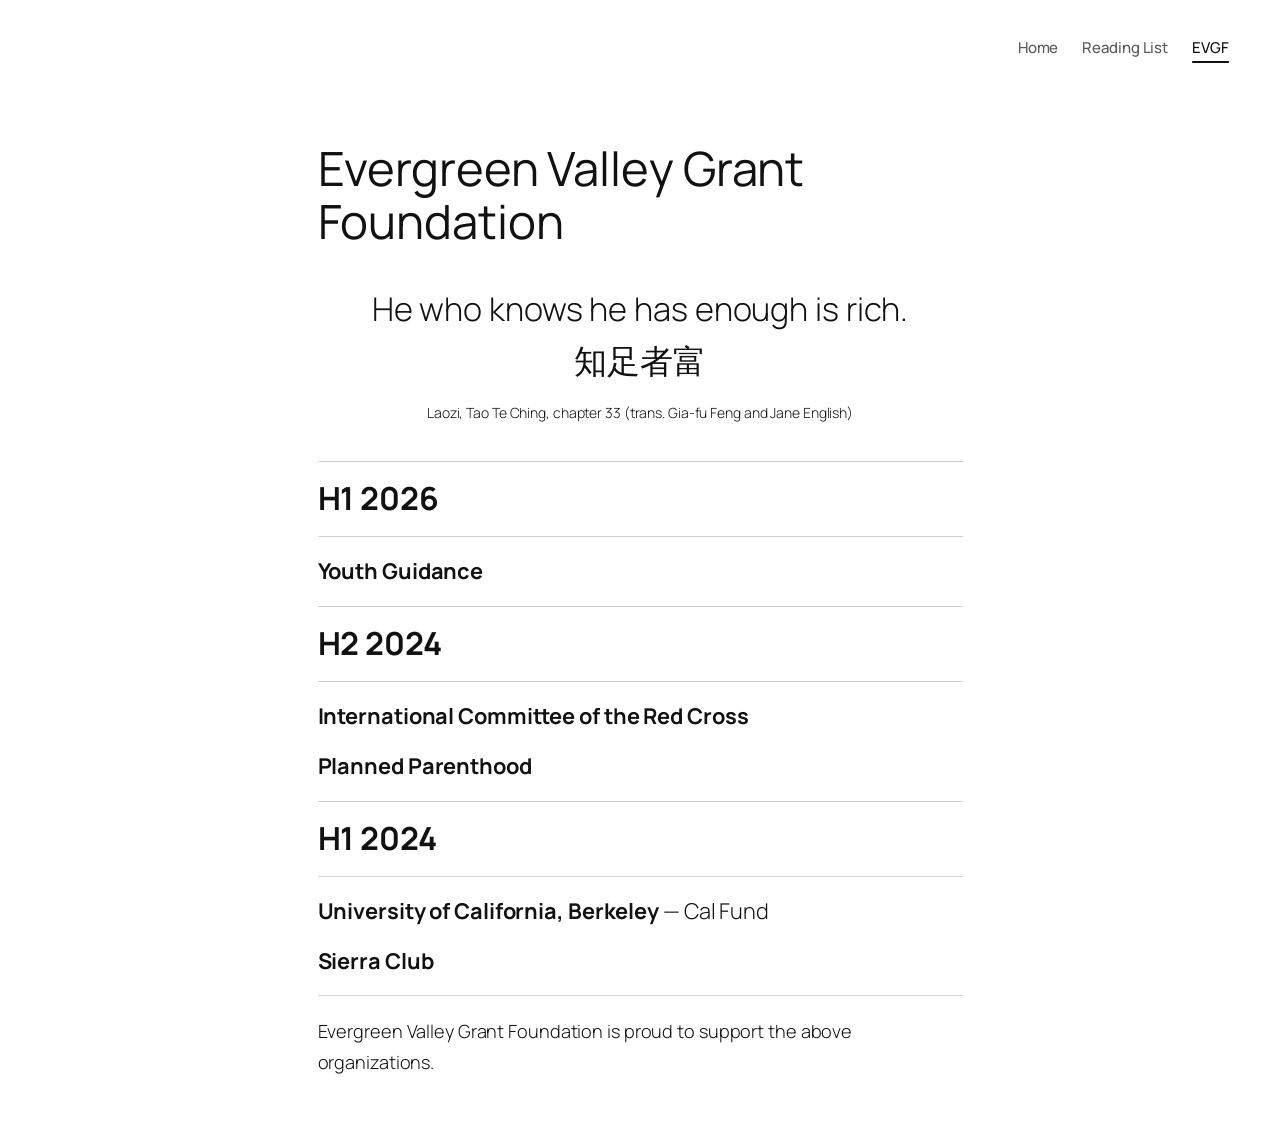
==== evgf/index.html @ 6cb403fb "Add personal homepage, shared navigation, reading list update and EVGF grants page" ====
<!doctype html>
<html lang="en">
<head>
  <meta charset="utf-8">
  <meta name="viewport" content="width=device-width, initial-scale=1">
  <link rel="canonical" href="https://kendricksharpe.com/evgf/">
  <title>Evergreen Valley Grant Foundation — Kendrick Sharpe</title>
  <link rel="stylesheet" href="../assets/site.css?v=right-nav-1">
  <script defer src="../assets/site-nav.js?v=home"></script>
</head>
<body>
  <site-nav></site-nav>
  <main id="content">
    <div class="content">
      <h1>Evergreen Valley Grant Foundation</h1>
      <figure class="wp-block-pullquote">
        <blockquote cite="https://www.egreenway.com/taoism/ttclz33.htm">
          <p>He who knows he has enough is rich.<br><span lang="zh-Hant">知足者富</span></p>
          <cite>Laozi, Tao Te Ching, chapter 33 (trans. Gia-fu Feng and Jane English)</cite>
        </blockquote>
      </figure>
      <hr>
      <h2><strong>H1 2026</strong></h2>
      <hr>
      <p><strong>Youth Guidance</strong></p>
      <hr>
      <h2><strong>H2 2024</strong></h2>
      <hr>
      <p><strong>International Committee of the Red Cross</strong></p>
      <p><strong>Planned Parenthood</strong></p>
      <hr>
      <h2><strong>H1 2024</strong></h2>
      <hr>
      <p><strong>University of California, Berkeley</strong> — Cal Fund</p>
      <p><strong>Sierra Club</strong></p>
      <hr>
      <footer><small>Evergreen Valley Grant Foundation is proud to support the above organizations.</small></footer>
    </div>
  </main>
</body>
</html>
---- assets/site.css ----
@font-face {
  font-family: Manrope;
  src: url("./manrope.woff2") format("woff2");
  font-style: normal;
  font-weight: 200 800;
  font-display: swap;
}

:root {
  color-scheme: light;
  font-family: Manrope, system-ui, sans-serif;
  color: #111;
  background: #fff;
  font-synthesis: none;
}

* { box-sizing: border-box; }
html { scroll-behavior: smooth; }
body {
  margin: 0;
  font-size: clamp(1.125rem, 1.125rem + ((1vw - .2rem) * .392), 1.375rem);
  font-weight: 300;
  letter-spacing: -.1px;
  line-height: 1.4;
}

a { color: inherit; text-decoration-thickness: 1px; text-underline-offset: .1em; }
a:hover { text-decoration: none; }
a:focus-visible { outline: 2px solid currentColor; outline-offset: 4px; }
.site-tabs {
  display: flex;
  align-items: center;
  justify-content: flex-end;
  gap: 1.5rem;
  padding: clamp(12px, 2vw, 28px) clamp(24px, 4vw, 64px) 0;
  font-size: .9375rem;
  font-weight: 500;
}
.site-tabs a {
  display: inline-flex;
  align-items: center;
  min-height: 44px;
  color: #595959;
  text-decoration: none;
}
.site-tabs a:hover, .site-tabs a[aria-current="page"] {
  color: #111;
  text-decoration: underline;
  text-decoration-thickness: 2px;
  text-underline-offset: .5em;
}
main { padding: clamp(32px, 6vw, 72px) clamp(30px, 5vw, 50px) 70px; }
.content { max-width: 645px; margin-inline: auto; }
.content > * { margin-block: 0 1.2rem; }
.content > :last-child { margin-bottom: 0; }
h1, h2 { font-weight: 400; letter-spacing: -.1px; line-height: 1.125; }
h1 { font-size: clamp(2.15rem, 2.15rem + ((1vw - .2rem) * 1.333), 3rem); }
h2 { font-size: clamp(1.75rem, 1.75rem + ((1vw - .2rem) * .392), 2rem); }
p { overflow-wrap: break-word; }
hr { border: 0; border-bottom: 1px solid #d0d0d0; margin-block: 1.2rem; }
em { font-style: italic; }
.wp-block-pullquote { margin-inline: 0; padding: 1rem 0; text-align: center; }
.wp-block-pullquote blockquote { margin: 0; }
.wp-block-pullquote p { font-size: 1.5em; line-height: 1.6; margin: 0 0 .5rem; }
.wp-block-pullquote cite { font-size: .875rem; font-style: normal; }
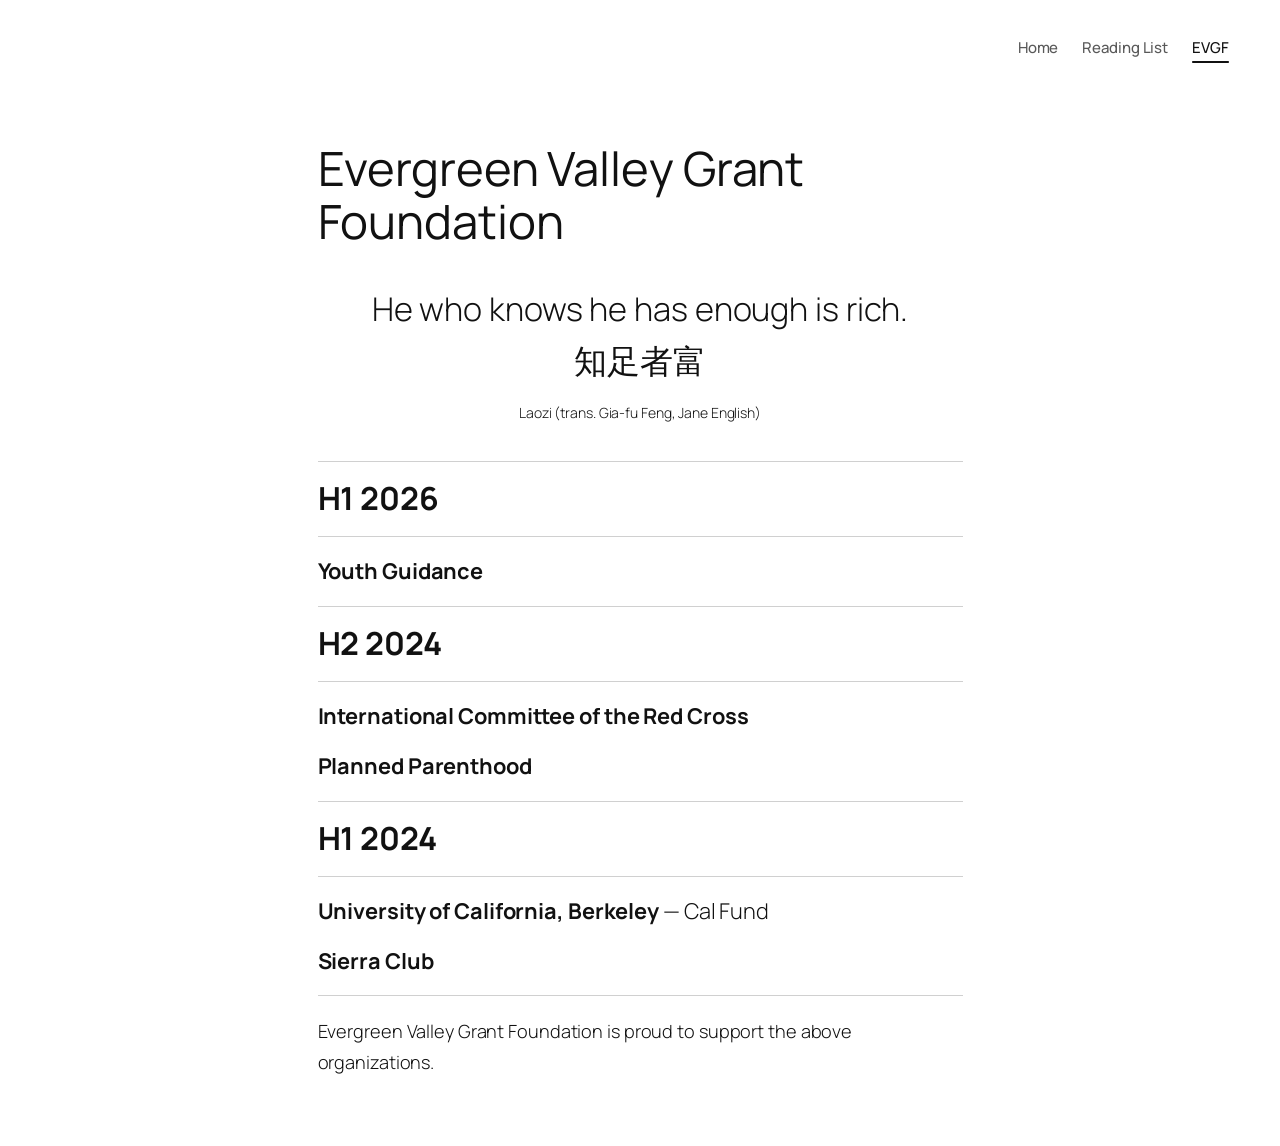
==== commit cdc4aa47: "Shorten Laozi attribution" ====
--- a/evgf/index.html
+++ b/evgf/index.html
@@ -16,7 +16,7 @@
       <figure class="wp-block-pullquote">
         <blockquote cite="https://www.egreenway.com/taoism/ttclz33.htm">
           <p>He who knows he has enough is rich.<br><span lang="zh-Hant">知足者富</span></p>
-          <cite>Laozi, Tao Te Ching, chapter 33 (trans. Gia-fu Feng and Jane English)</cite>
+          <cite>Laozi (trans. Gia-fu Feng, Jane English)</cite>
         </blockquote>
       </figure>
       <hr>
